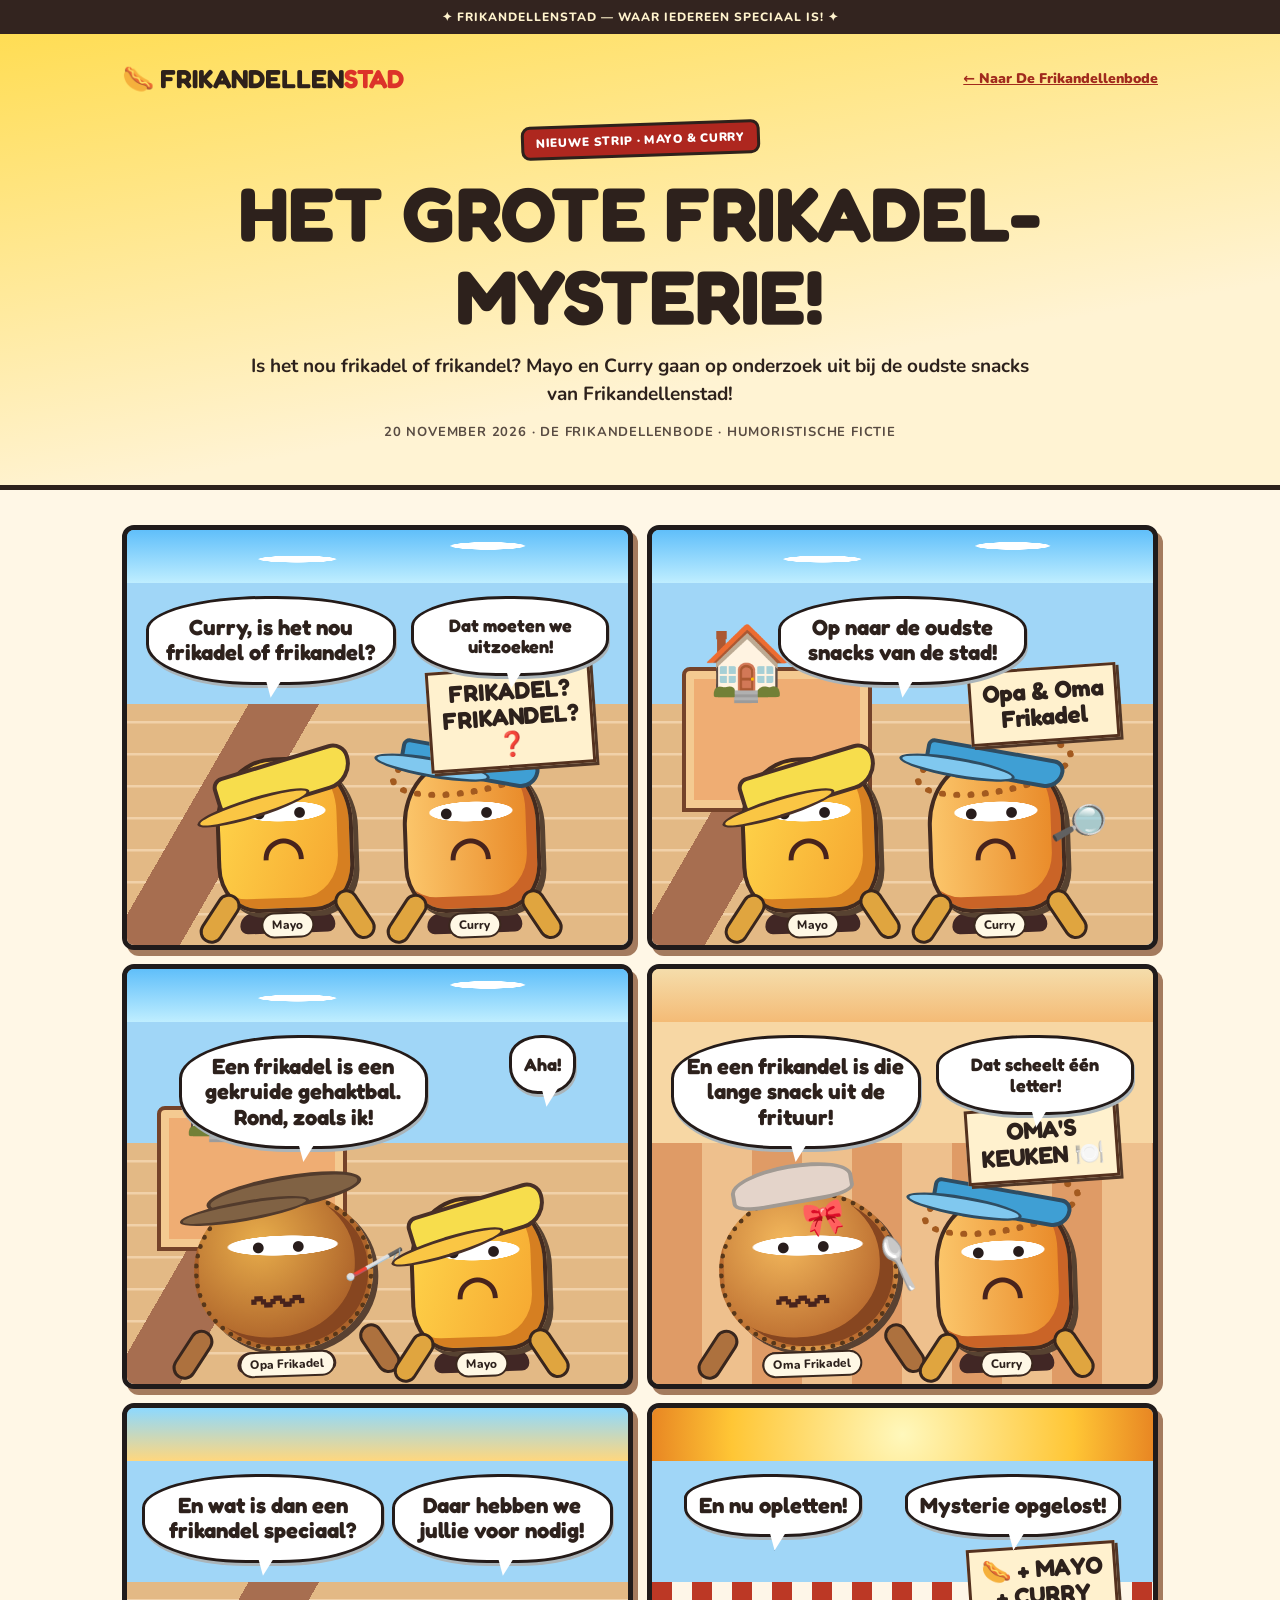
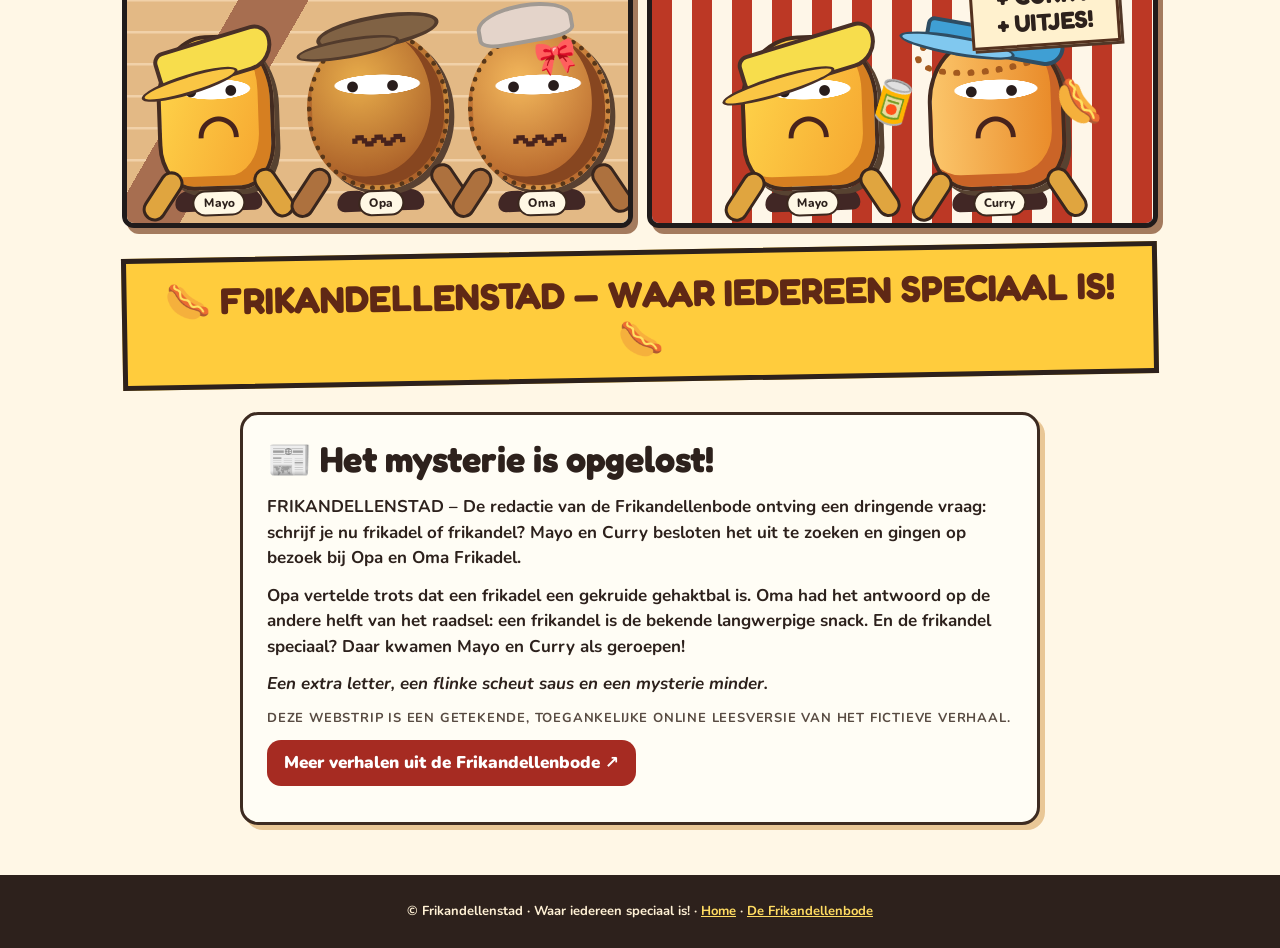
==== frikadel-mysterie.html @ 944274e4 "Voeg webstrip Het grote Frikadel-mysterie toe" ====
<!doctype html>
<html lang="nl">
<head>
<meta charset="utf-8">
<meta name="viewport" content="width=device-width,initial-scale=1">
<title>Het grote Frikadel-mysterie! | De Frikandellenbode</title>
<meta name="description" content="Mayo en Curry onderzoeken het verschil tussen frikadel en frikandel. Lees hun komische avontuur bij Opa en Oma Frikadel in De Frikandellenbode.">
<link rel="canonical" href="https://frikandellenstad.nl/frikadel-mysterie.html">
<link rel="icon" href="favicon.svg" type="image/svg+xml">
<link href="https://fonts.googleapis.com/css2?family=Fredoka:wght@500;600;700&family=Nunito:wght@500;700;800;900&display=swap" rel="stylesheet">
<meta property="og:type" content="article">
<meta property="og:title" content="Het grote Frikadel-mysterie! | De Frikandellenbode">
<meta property="og:description" content="Frikadel of frikandel? Mayo en Curry gaan op onderzoek bij Opa en Oma Frikadel!">
<meta property="og:url" content="https://frikandellenstad.nl/frikadel-mysterie.html">
<style>
:root{--ink:#2d211c;--cream:#fff4dc;--red:#c72720;--gold:#ffcc3d;--orange:#f28d2f}
*{box-sizing:border-box}html{scroll-behavior:smooth}body{margin:0;background:#fff7e6;color:var(--ink);font:700 17px/1.5 'Nunito',system-ui,sans-serif}
a{color:#a12a1d}a:focus-visible{outline:4px solid #0047b3;outline-offset:3px}h1,h2{font-family:'Fredoka',sans-serif;line-height:1.09}h1{font-size:clamp(39px,7vw,76px);margin:15px auto 14px;max-width:950px;text-transform:uppercase}h2{font-size:clamp(26px,4vw,36px)}.shell{max-width:1080px;margin:auto;padding:0 22px}
.bar{background:#33241f;color:#fff3cd;text-align:center;padding:9px;font:800 12px 'Nunito',sans-serif;letter-spacing:1px}
.topnav{display:flex;align-items:center;justify-content:space-between;gap:14px;flex-wrap:wrap;padding:25px 0}.brand{font-family:'Fredoka',sans-serif;text-decoration:none;font-size:26px;font-weight:700;color:#2e211b}.brand span{color:#dc3329}.back{font-size:14px;font-weight:900}
header{background:linear-gradient(170deg,#ffdd54,#fff3d3 70%);border-bottom:5px solid var(--ink);padding-bottom:30px}
.tag{display:inline-block;background:#ae271f;color:white;transform:rotate(-2deg);border:3px solid #2e211b;border-radius:9px;padding:5px 12px;font-size:12px;font-weight:900;letter-spacing:.65px}
.intro{max-width:800px;margin:14px auto;text-align:center;font-size:19px}.head{text-align:center}
.meta{font-size:13px;text-transform:uppercase;letter-spacing:.8px;color:#584b42;margin-top:14px}
.comic{margin:35px auto 18px;display:grid;grid-template-columns:repeat(2,minmax(0,1fr));gap:14px}
.panel{position:relative;overflow:hidden;min-height:425px;border:5px solid #201b1b;border-radius:12px;background:#a0d6f7;box-shadow:5px 6px 0 #a47b5e;display:flex;flex-direction:column;isolation:isolate}
.panel .sky{height:46%;background:radial-gradient(ellipse at 72% 30%,white 0 7%,transparent 7.5%),radial-gradient(ellipse at 34% 55%,white 0 8%,transparent 8.5%),linear-gradient(180deg,#60bffa,#bfeeff)}
.panel .street{position:absolute;inset:42% 0 0;background:linear-gradient(120deg,transparent 0 19%,#a76e50 19% 30%,transparent 30%),repeating-linear-gradient(0deg,#e3b985 0 29px,#f1d1a9 30px 32px);z-index:-1}
.panel .house{position:absolute;top:33%;left:6%;width:38%;height:35%;background:#efad73;border:4px solid #75432a;border-radius:8px 8px 0 0;box-shadow:inset 0 0 0 8px #f4ca91}.panel .house:before{content:'🏠';font-size:72px;position:absolute;top:-62px;left:16px}.panel .sign{position:absolute;top:33%;right:7%;padding:8px 11px;background:#fff1ce;border:3px solid #54311e;box-shadow:3px 3px #513727;transform:rotate(-4deg);font-family:'Fredoka';font-size:clamp(16px,2.3vw,24px);line-height:1.1;text-align:center;z-index:2}
.balloon-area{position:relative;z-index:5;padding:13px 15px;min-height:150px;display:flex;gap:8px;align-items:flex-start;justify-content:space-around}
.speech{max-width:53%;background:white;border:3px solid #241b19;border-radius:48% 48% 43% 43%/38% 38% 46% 46%;padding:16px 12px;font:700 clamp(14px,2vw,22px)/1.15 'Fredoka',sans-serif;text-align:center;box-shadow:1px 3px 0 #aab4b9;position:relative}
.speech:after{content:'';position:absolute;bottom:-16px;left:48%;width:16px;height:18px;background:white;clip-path:polygon(0 0,100% 0,30% 100%);filter:drop-shadow(1px 2px #201b1b)}
.speech.small{max-width:42%;font-size:clamp(13px,1.6vw,18px)}
.cast{position:relative;flex:1;display:flex;align-items:flex-end;justify-content:center;gap:12px;padding:0 14px 12px;min-height:212px}
.actor{position:relative;display:flex;flex-direction:column;align-items:center;justify-content:flex-end;width:40%;max-width:175px;height:208px;transform:rotate(-2deg)}
.actor .name{position:absolute;bottom:-5px;z-index:3;background:#fff8e5;border:2px solid #3b281e;border-radius:30px;padding:3px 9px;font:800 12px 'Nunito';white-space:nowrap}
.actor .body{position:relative;width:78%;height:155px;border:4px solid #432b20;border-radius:43% 43% 30% 30%;background:linear-gradient(110deg,#ffd64b,#f5a32e);box-shadow:inset -12px -10px 0 #d67f21,5px 5px 0 #574231}
.actor .body:before{content:'●   ●';position:absolute;top:38px;left:9%;width:82%;text-align:center;font:bold 25px/1 Arial;color:#281d1c;letter-spacing:9px;background:radial-gradient(ellipse,#fff 55%,transparent 57%);border-radius:45%}
.actor .body:after{content:'◡';position:absolute;top:78px;left:30%;font:bold 50px/1 Arial;color:#48231c;transform:rotate(180deg)}
.actor .hat{position:absolute;top:34px;left:10%;width:80%;height:44px;border:4px solid #493027;border-radius:12px 18px 30px 18px;background:#f7dd4c;z-index:2;transform:rotate(-15deg)}
.actor .hat:after{content:'';position:absolute;left:-22%;bottom:-9px;background:#fac644;border:3px solid #493027;border-radius:55%;height:14px;width:84%}
.actor .limb{position:absolute;top:128px;left:-12%;height:55px;width:24px;border-radius:25px;background:#e0a53f;border:3px solid #39261d;transform:rotate(35deg)}.actor .limb.right{left:auto;right:-12%;transform:rotate(-32deg)}
.actor .legs{display:flex;justify-content:space-evenly;width:86%}.actor .legs i{height:21px;width:33px;background:#412725;border-radius:16px 16px 9px 9px;display:block}
.actor.curry .body{background:linear-gradient(90deg,#fbc56a,#e88725);box-shadow:inset -10px -12px 0 #ca6427,5px 5px 0 #574231}
.actor.curry .hat{background:#3f9fd4;border-color:#2e4d63;top:24px;height:30px;transform:rotate(12deg)}
.actor.curry .hat:after{background:#80c8ef;border-color:#2e4d63}
.actor.curry .hair{position:absolute;top:15px;width:92%;height:55px;z-index:2;border:7px dotted #a35a1f;border-radius:50%;transform:rotate(-8deg)}
.actor.old{max-width:198px}.actor.old .body{height:160px;width:95%;border-radius:49%;background:radial-gradient(circle at 36% 30%,#e8ad4b,#ad632a 70%);box-shadow:inset -13px -9px #874620,5px 5px #594131;border:5px dotted #583719}
.actor.old .body:before{top:37px}.actor.old .body:after{content:'〰';top:84px;font-size:51px;transform:none}
.actor.old .hat{top:12px;width:83%;height:33px;background:#806244;border-color:#523b2c;border-radius:50%;transform:rotate(-8deg)}
.actor.old .hat:after{background:#806244;border-color:#523b2c}.actor.old .limb{background:#ad713e}
.actor.oma .body{background:radial-gradient(circle at 36% 30%,#f3b85c,#bb6d30 70%)}.actor.oma .hat{width:65%;height:40px;top:0;background:#e4d4ca;border-radius:50% 50% 25% 25%;border:4px solid #a19a93}.actor.oma .hat:after{content:'🎀';font-size:34px;border:0;background:none;left:54%;bottom:-12px}
.actor .prop{position:absolute;z-index:4;top:72px;right:-22px;font-size:42px;transform:rotate(18deg)}
.panel.p4{background:#f7d7a4}.panel.p4 .sky{background:linear-gradient(#f5ddab,#f4bb76)}.panel.p4 .street{background:repeating-linear-gradient(90deg,#df9b66 0 50px,#eec08d 50px 100px)}
.panel.p5 .sky{background:linear-gradient(#8dd9ff,#ffd77e)}.panel.p6 .sky{background:radial-gradient(circle at 50% 50%,#fff8bc,#ffc635 68%,#e88623)}
.panel.p6 .street{background:repeating-linear-gradient(90deg,#bc3825 0 20px,#fef6e8 20px 40px)}
.ending{font:700 clamp(20px,4vw,37px) 'Fredoka',sans-serif;text-align:center;color:#5f2815;background:var(--gold);border:5px solid #2d211c;padding:16px 12px;margin:22px auto 15px;transform:rotate(-1deg)}
.article-copy{max-width:800px;margin:30px auto 50px;background:#fffdf5;border:3px solid #3d2b21;border-radius:18px;padding:24px;box-shadow:5px 5px 0 #e9c796}
.article-copy h2{margin:0 0 16px}.article-copy p{margin:12px 0}.cta{display:inline-block;background:#a62b22;color:white;padding:10px 17px;border-radius:14px;text-decoration:none;font-weight:900}
footer{padding:27px 0;background:#2d211c;color:#fff1d5;font-size:13px;text-align:center}footer a{color:#ffdc62}
@media(max-width:700px){.comic{grid-template-columns:1fr;gap:20px}.panel{min-height:390px}.speech{font-size:19px}.speech.small{font-size:15px}.topnav{justify-content:center}.cast{gap:28px}.panel .sign{font-size:18px}}
@media(min-width:701px) and (max-width:970px){.actor{height:185px}.actor .body{height:135px}.actor.old .body{height:140px}.speech{padding:12px 9px}.panel{min-height:395px}}
@media(prefers-reduced-motion:no-preference){.panel:hover{transform:translateY(-2px)}}
</style>
</head>
<body>
<div class="bar">✦ FRIKANDELLENSTAD — WAAR IEDEREEN SPECIAAL IS! ✦</div>
<header><div class="shell">
<nav class="topnav"><a class="brand" href="/">🌭 FRIKANDELLEN<span>STAD</span></a><a class="back" href="stadskrant.html">← Naar De Frikandellenbode</a></nav>
<div class="head"><span class="tag">NIEUWE STRIP · MAYO &amp; CURRY</span><h1>Het grote Frikadel-mysterie!</h1><p class="intro">Is het nou <strong>frikadel</strong> of <strong>frikandel</strong>? Mayo en Curry gaan op onderzoek uit bij de oudste snacks van Frikandellenstad!</p><p class="meta">20 november 2026 · De Frikandellenbode · Humoristische fictie</p></div>
</div></header>
<main class="shell">
<section class="comic" aria-label="Stripverhaal in zes plaatjes">
<article class="panel p1" aria-label="Plaatje 1: de grote vraag"><div class="sky"></div><div class="street"></div><div class="sign">FRIKADEL?<br>FRIKANDEL?<br>❓</div><div class="balloon-area"><div class="speech">Curry, is het nou frikadel of frikandel?</div><div class="speech small">Dat moeten we uitzoeken!</div></div><div class="cast"><div class="actor mayo"><div class="hat"></div><div class="body"><span class="limb"></span><span class="limb right"></span></div><div class="legs"><i></i><i></i></div><span class="name">Mayo</span></div><div class="actor curry"><div class="hair"></div><div class="hat"></div><div class="body"><span class="limb"></span><span class="limb right"></span></div><div class="legs"><i></i><i></i></div><span class="name">Curry</span></div></div></article>
<article class="panel p2" aria-label="Plaatje 2: op naar opa en oma"><div class="sky"></div><div class="street"></div><div class="house"></div><div class="sign">Opa &amp; Oma<br>Frikadel</div><div class="balloon-area"><div class="speech">Op naar de oudste snacks van de stad!</div></div><div class="cast"><div class="actor mayo"><div class="hat"></div><div class="body"><span class="limb"></span><span class="limb right"></span></div><div class="legs"><i></i><i></i></div><span class="name">Mayo</span></div><div class="actor curry"><div class="hair"></div><div class="hat"></div><div class="body"><span class="limb"></span><span class="limb right"></span></div><div class="legs"><i></i><i></i></div><span class="name">Curry</span><span class="prop">🔎</span></div></div></article>
<article class="panel p3" aria-label="Plaatje 3: opa legt de frikadel uit"><div class="sky"></div><div class="street"></div><div class="house"></div><div class="balloon-area"><div class="speech">Een frikadel is een gekruide gehaktbal. Rond, zoals ik!</div><div class="speech small">Aha!</div></div><div class="cast"><div class="actor old opa"><div class="hat"></div><div class="body"><span class="limb"></span><span class="limb right"></span></div><div class="legs"><i></i><i></i></div><span class="name">Opa Frikadel</span><span class="prop">🦯</span></div><div class="actor mayo"><div class="hat"></div><div class="body"><span class="limb"></span><span class="limb right"></span></div><div class="legs"><i></i><i></i></div><span class="name">Mayo</span></div></div></article>
<article class="panel p4" aria-label="Plaatje 4: oma legt de frikandel uit"><div class="sky"></div><div class="street"></div><div class="sign">OMA'S<br>KEUKEN 🍽️</div><div class="balloon-area"><div class="speech">En een frikandel is die lange snack uit de frituur!</div><div class="speech small">Dat scheelt één letter!</div></div><div class="cast"><div class="actor old oma"><div class="hat"></div><div class="body"><span class="limb"></span><span class="limb right"></span></div><div class="legs"><i></i><i></i></div><span class="name">Oma Frikadel</span><span class="prop">🥄</span></div><div class="actor curry"><div class="hair"></div><div class="hat"></div><div class="body"><span class="limb"></span><span class="limb right"></span></div><div class="legs"><i></i><i></i></div><span class="name">Curry</span></div></div></article>
<article class="panel p5" aria-label="Plaatje 5: de speciale vraag"><div class="sky"></div><div class="street"></div><div class="balloon-area"><div class="speech">En wat is dan een frikandel speciaal?</div><div class="speech">Daar hebben we jullie voor nodig!</div></div><div class="cast"><div class="actor mayo"><div class="hat"></div><div class="body"><span class="limb"></span><span class="limb right"></span></div><div class="legs"><i></i><i></i></div><span class="name">Mayo</span></div><div class="actor old opa"><div class="hat"></div><div class="body"><span class="limb"></span><span class="limb right"></span></div><div class="legs"><i></i><i></i></div><span class="name">Opa</span></div><div class="actor old oma"><div class="hat"></div><div class="body"><span class="limb"></span><span class="limb right"></span></div><div class="legs"><i></i><i></i></div><span class="name">Oma</span></div></div></article>
<article class="panel p6" aria-label="Plaatje 6: de ontknoping"><div class="sky"></div><div class="street"></div><div class="sign">🌭 + MAYO<br>+ CURRY<br>+ UITJES!</div><div class="balloon-area"><div class="speech">En nu opletten!</div><div class="speech">Mysterie opgelost!</div></div><div class="cast"><div class="actor mayo"><div class="hat"></div><div class="body"><span class="limb"></span><span class="limb right"></span></div><div class="legs"><i></i><i></i></div><span class="name">Mayo</span><span class="prop">🥫</span></div><div class="actor curry"><div class="hair"></div><div class="hat"></div><div class="body"><span class="limb"></span><span class="limb right"></span></div><div class="legs"><i></i><i></i></div><span class="name">Curry</span><span class="prop">🌭</span></div></div></article>
</section>
<p class="ending">🌭 FRIKANDELLENSTAD — WAAR IEDEREEN SPECIAAL IS! 🌭</p>
<section class="article-copy"><h2>📰 Het mysterie is opgelost!</h2><p><strong>FRIKANDELLENSTAD –</strong> De redactie van de Frikandellenbode ontving een dringende vraag: schrijf je nu frikadel of frikandel? Mayo en Curry besloten het uit te zoeken en gingen op bezoek bij Opa en Oma Frikadel.</p><p>Opa vertelde trots dat een <strong>frikadel</strong> een gekruide gehaktbal is. Oma had het antwoord op de andere helft van het raadsel: een <strong>frikandel</strong> is de bekende langwerpige snack. En de frikandel speciaal? Daar kwamen Mayo en Curry als geroepen!</p><p><em>Een extra letter, een flinke scheut saus en een mysterie minder.</em></p><p class="meta">Deze webstrip is een getekende, toegankelijke online leesversie van het fictieve verhaal.</p><p><a class="cta" href="stadskrant.html">Meer verhalen uit de Frikandellenbode ↗</a></p></section>
</main>
<footer>© Frikandellenstad · Waar iedereen speciaal is! · <a href="/">Home</a> · <a href="stadskrant.html">De Frikandellenbode</a></footer>
</body></html>
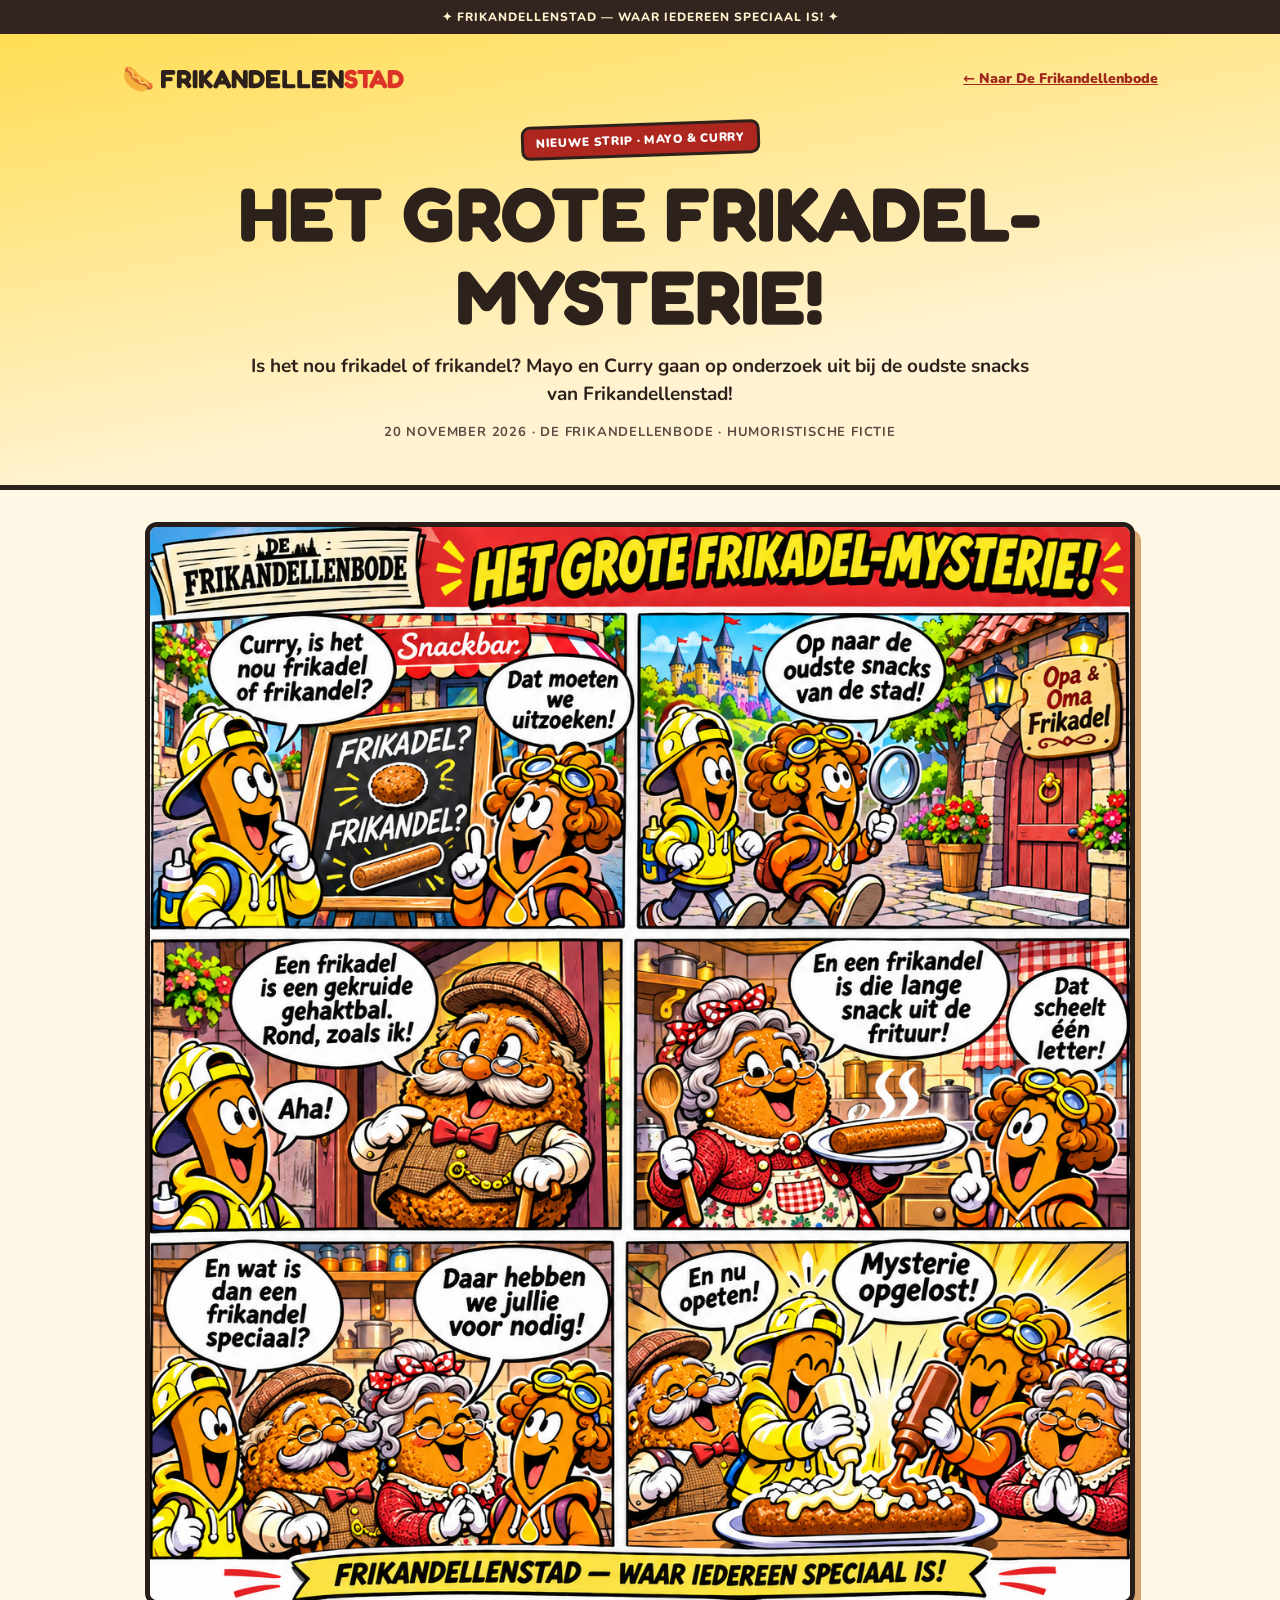
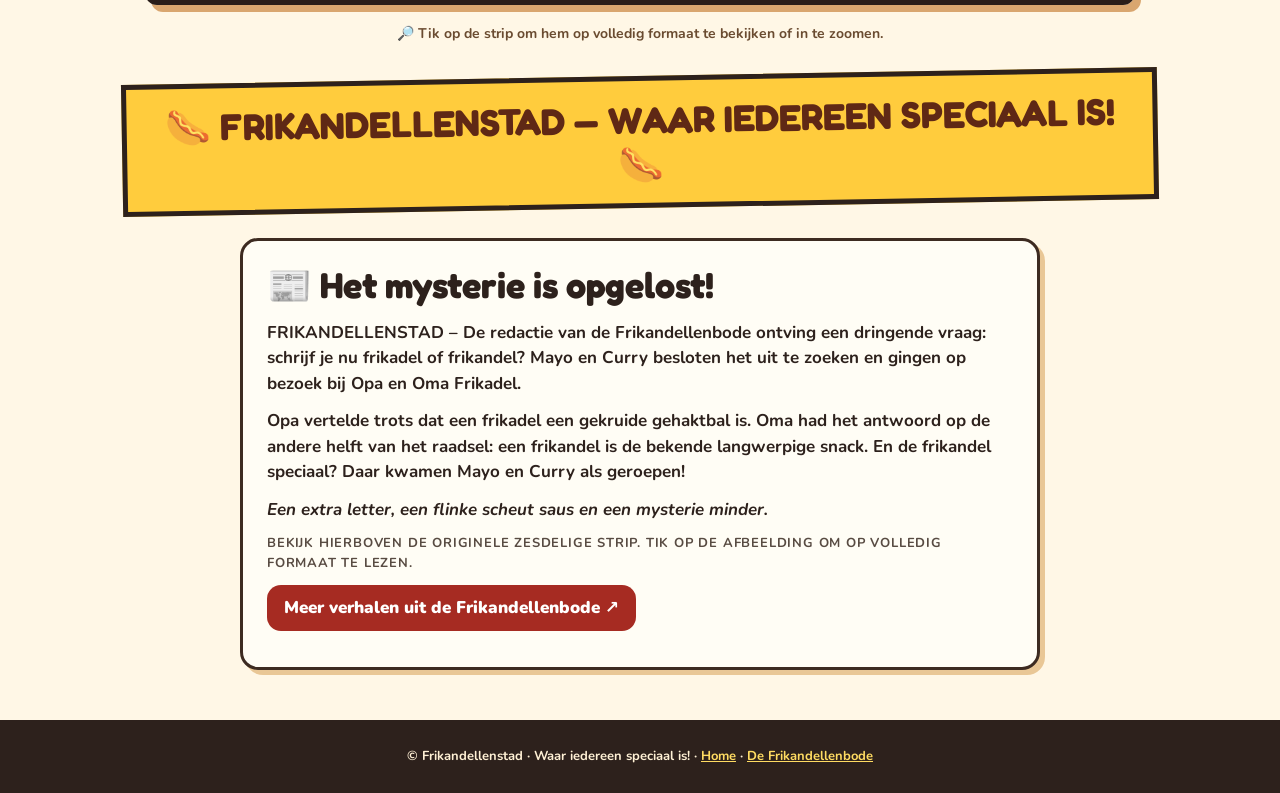
==== commit 97a78fad: "Publiceer originele volledige Frikadel-mysterie strip" ====
--- a/frikadel-mysterie.html
+++ b/frikadel-mysterie.html
@@ -61,6 +61,7 @@
 @media(max-width:700px){.comic{grid-template-columns:1fr;gap:20px}.panel{min-height:390px}.speech{font-size:19px}.speech.small{font-size:15px}.topnav{justify-content:center}.cast{gap:28px}.panel .sign{font-size:18px}}
 @media(min-width:701px) and (max-width:970px){.actor{height:185px}.actor .body{height:135px}.actor.old .body{height:140px}.speech{padding:12px 9px}.panel{min-height:395px}}
 @media(prefers-reduced-motion:no-preference){.panel:hover{transform:translateY(-2px)}}
+.strip-figure{max-width:990px;margin:32px auto;text-align:center}.strip-figure a{display:block;line-height:0}.strip-figure img{display:block;width:100%;height:auto;border:5px solid #291d19;border-radius:12px;box-shadow:6px 7px 0 #d9a66f}.strip-figure figcaption{font-size:14px;color:#6a4b30;margin:18px 5px 0;line-height:1.5}
 </style>
 </head>
 <body>
@@ -70,16 +71,14 @@
 <div class="head"><span class="tag">NIEUWE STRIP · MAYO &amp; CURRY</span><h1>Het grote Frikadel-mysterie!</h1><p class="intro">Is het nou <strong>frikadel</strong> of <strong>frikandel</strong>? Mayo en Curry gaan op onderzoek uit bij de oudste snacks van Frikandellenstad!</p><p class="meta">20 november 2026 · De Frikandellenbode · Humoristische fictie</p></div>
 </div></header>
 <main class="shell">
-<section class="comic" aria-label="Stripverhaal in zes plaatjes">
-<article class="panel p1" aria-label="Plaatje 1: de grote vraag"><div class="sky"></div><div class="street"></div><div class="sign">FRIKADEL?<br>FRIKANDEL?<br>❓</div><div class="balloon-area"><div class="speech">Curry, is het nou frikadel of frikandel?</div><div class="speech small">Dat moeten we uitzoeken!</div></div><div class="cast"><div class="actor mayo"><div class="hat"></div><div class="body"><span class="limb"></span><span class="limb right"></span></div><div class="legs"><i></i><i></i></div><span class="name">Mayo</span></div><div class="actor curry"><div class="hair"></div><div class="hat"></div><div class="body"><span class="limb"></span><span class="limb right"></span></div><div class="legs"><i></i><i></i></div><span class="name">Curry</span></div></div></article>
-<article class="panel p2" aria-label="Plaatje 2: op naar opa en oma"><div class="sky"></div><div class="street"></div><div class="house"></div><div class="sign">Opa &amp; Oma<br>Frikadel</div><div class="balloon-area"><div class="speech">Op naar de oudste snacks van de stad!</div></div><div class="cast"><div class="actor mayo"><div class="hat"></div><div class="body"><span class="limb"></span><span class="limb right"></span></div><div class="legs"><i></i><i></i></div><span class="name">Mayo</span></div><div class="actor curry"><div class="hair"></div><div class="hat"></div><div class="body"><span class="limb"></span><span class="limb right"></span></div><div class="legs"><i></i><i></i></div><span class="name">Curry</span><span class="prop">🔎</span></div></div></article>
-<article class="panel p3" aria-label="Plaatje 3: opa legt de frikadel uit"><div class="sky"></div><div class="street"></div><div class="house"></div><div class="balloon-area"><div class="speech">Een frikadel is een gekruide gehaktbal. Rond, zoals ik!</div><div class="speech small">Aha!</div></div><div class="cast"><div class="actor old opa"><div class="hat"></div><div class="body"><span class="limb"></span><span class="limb right"></span></div><div class="legs"><i></i><i></i></div><span class="name">Opa Frikadel</span><span class="prop">🦯</span></div><div class="actor mayo"><div class="hat"></div><div class="body"><span class="limb"></span><span class="limb right"></span></div><div class="legs"><i></i><i></i></div><span class="name">Mayo</span></div></div></article>
-<article class="panel p4" aria-label="Plaatje 4: oma legt de frikandel uit"><div class="sky"></div><div class="street"></div><div class="sign">OMA'S<br>KEUKEN 🍽️</div><div class="balloon-area"><div class="speech">En een frikandel is die lange snack uit de frituur!</div><div class="speech small">Dat scheelt één letter!</div></div><div class="cast"><div class="actor old oma"><div class="hat"></div><div class="body"><span class="limb"></span><span class="limb right"></span></div><div class="legs"><i></i><i></i></div><span class="name">Oma Frikadel</span><span class="prop">🥄</span></div><div class="actor curry"><div class="hair"></div><div class="hat"></div><div class="body"><span class="limb"></span><span class="limb right"></span></div><div class="legs"><i></i><i></i></div><span class="name">Curry</span></div></div></article>
-<article class="panel p5" aria-label="Plaatje 5: de speciale vraag"><div class="sky"></div><div class="street"></div><div class="balloon-area"><div class="speech">En wat is dan een frikandel speciaal?</div><div class="speech">Daar hebben we jullie voor nodig!</div></div><div class="cast"><div class="actor mayo"><div class="hat"></div><div class="body"><span class="limb"></span><span class="limb right"></span></div><div class="legs"><i></i><i></i></div><span class="name">Mayo</span></div><div class="actor old opa"><div class="hat"></div><div class="body"><span class="limb"></span><span class="limb right"></span></div><div class="legs"><i></i><i></i></div><span class="name">Opa</span></div><div class="actor old oma"><div class="hat"></div><div class="body"><span class="limb"></span><span class="limb right"></span></div><div class="legs"><i></i><i></i></div><span class="name">Oma</span></div></div></article>
-<article class="panel p6" aria-label="Plaatje 6: de ontknoping"><div class="sky"></div><div class="street"></div><div class="sign">🌭 + MAYO<br>+ CURRY<br>+ UITJES!</div><div class="balloon-area"><div class="speech">En nu opletten!</div><div class="speech">Mysterie opgelost!</div></div><div class="cast"><div class="actor mayo"><div class="hat"></div><div class="body"><span class="limb"></span><span class="limb right"></span></div><div class="legs"><i></i><i></i></div><span class="name">Mayo</span><span class="prop">🥫</span></div><div class="actor curry"><div class="hair"></div><div class="hat"></div><div class="body"><span class="limb"></span><span class="limb right"></span></div><div class="legs"><i></i><i></i></div><span class="name">Curry</span><span class="prop">🌭</span></div></div></article>
-</section>
+<figure class="strip-figure">
+  <a href="het-grote-frikadel-mysterie.png" target="_blank" rel="noopener" title="Open de volledige stripafbeelding om in te zoomen">
+  <img src="het-grote-frikadel-mysterie.png" width="1199" height="1312" alt="Het grote Frikadel-mysterie: de volledige zesdelige strip waarin Mayo en Curry bij Opa en Oma Frikadel ontdekken wat het verschil is tussen frikadel en frikandel" loading="eager">
+  </a>
+  <figcaption>🔎 Tik op de strip om hem op volledig formaat te bekijken of in te zoomen.</figcaption>
+</figure>
 <p class="ending">🌭 FRIKANDELLENSTAD — WAAR IEDEREEN SPECIAAL IS! 🌭</p>
-<section class="article-copy"><h2>📰 Het mysterie is opgelost!</h2><p><strong>FRIKANDELLENSTAD –</strong> De redactie van de Frikandellenbode ontving een dringende vraag: schrijf je nu frikadel of frikandel? Mayo en Curry besloten het uit te zoeken en gingen op bezoek bij Opa en Oma Frikadel.</p><p>Opa vertelde trots dat een <strong>frikadel</strong> een gekruide gehaktbal is. Oma had het antwoord op de andere helft van het raadsel: een <strong>frikandel</strong> is de bekende langwerpige snack. En de frikandel speciaal? Daar kwamen Mayo en Curry als geroepen!</p><p><em>Een extra letter, een flinke scheut saus en een mysterie minder.</em></p><p class="meta">Deze webstrip is een getekende, toegankelijke online leesversie van het fictieve verhaal.</p><p><a class="cta" href="stadskrant.html">Meer verhalen uit de Frikandellenbode ↗</a></p></section>
+<section class="article-copy"><h2>📰 Het mysterie is opgelost!</h2><p><strong>FRIKANDELLENSTAD –</strong> De redactie van de Frikandellenbode ontving een dringende vraag: schrijf je nu frikadel of frikandel? Mayo en Curry besloten het uit te zoeken en gingen op bezoek bij Opa en Oma Frikadel.</p><p>Opa vertelde trots dat een <strong>frikadel</strong> een gekruide gehaktbal is. Oma had het antwoord op de andere helft van het raadsel: een <strong>frikandel</strong> is de bekende langwerpige snack. En de frikandel speciaal? Daar kwamen Mayo en Curry als geroepen!</p><p><em>Een extra letter, een flinke scheut saus en een mysterie minder.</em></p><p class="meta">Bekijk hierboven de originele zesdelige strip. Tik op de afbeelding om op volledig formaat te lezen.</p><p><a class="cta" href="stadskrant.html">Meer verhalen uit de Frikandellenbode ↗</a></p></section>
 </main>
 <footer>© Frikandellenstad · Waar iedereen speciaal is! · <a href="/">Home</a> · <a href="stadskrant.html">De Frikandellenbode</a></footer>
 </body></html>
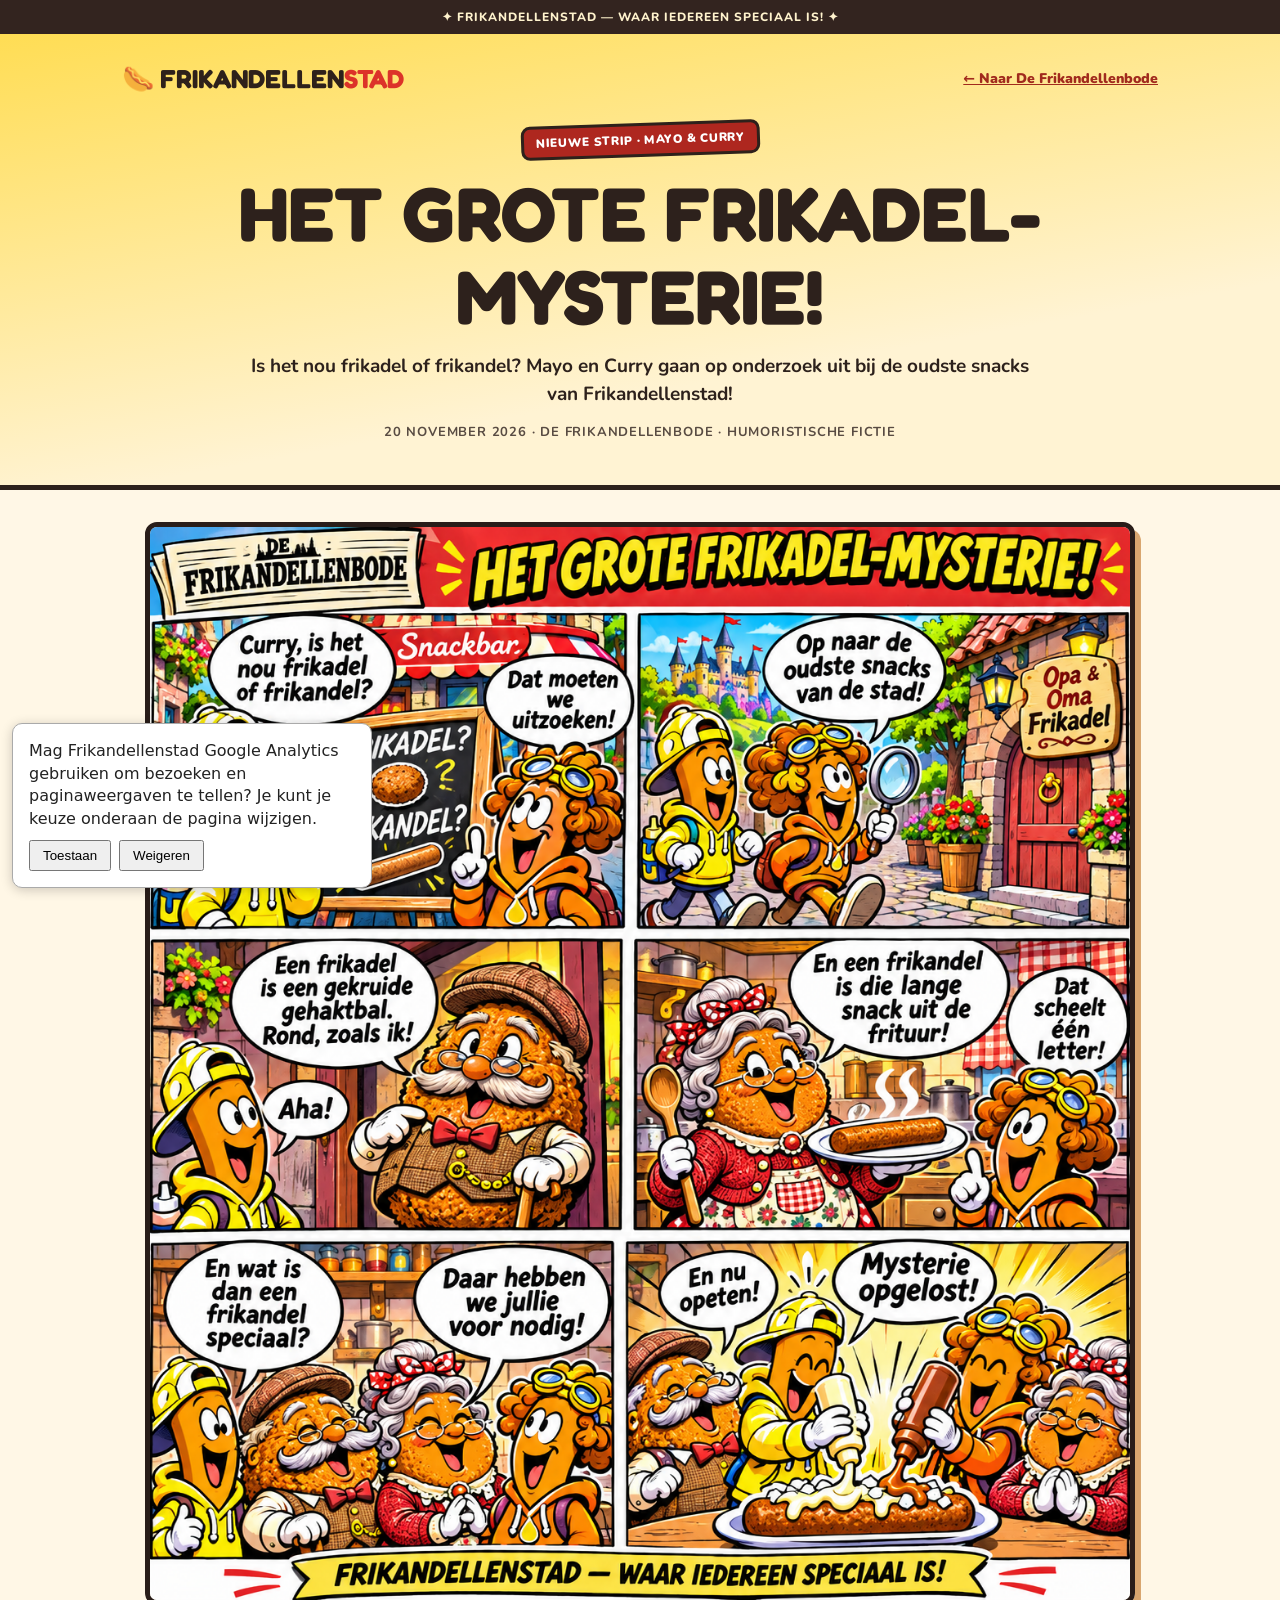
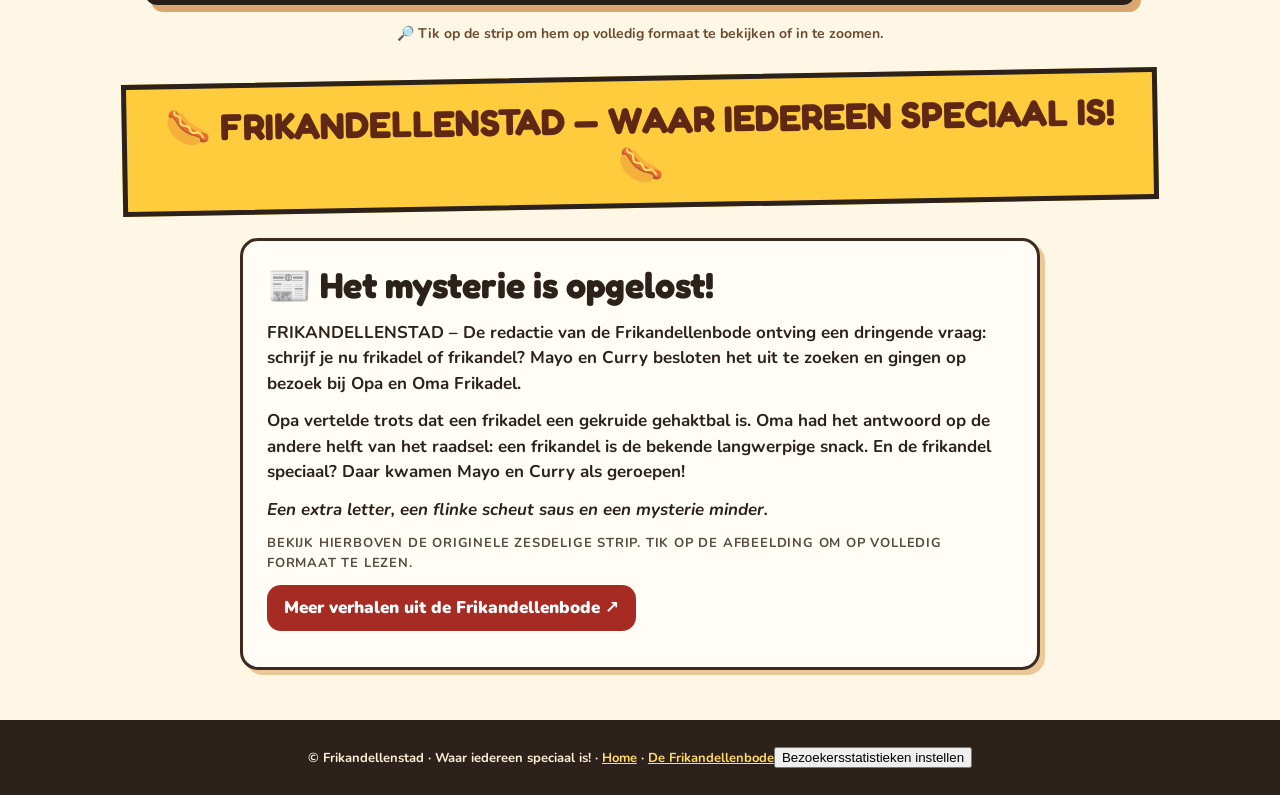
==== commit 908a6c4e: "Koppel bezoekersstatistieken aan frikadel-mysterie.html" ====
--- a/frikadel-mysterie.html
+++ b/frikadel-mysterie.html
@@ -63,6 +63,7 @@
 @media(prefers-reduced-motion:no-preference){.panel:hover{transform:translateY(-2px)}}
 .strip-figure{max-width:990px;margin:32px auto;text-align:center}.strip-figure a{display:block;line-height:0}.strip-figure img{display:block;width:100%;height:auto;border:5px solid #291d19;border-radius:12px;box-shadow:6px 7px 0 #d9a66f}.strip-figure figcaption{font-size:14px;color:#6a4b30;margin:18px 5px 0;line-height:1.5}
 </style>
+<script defer src="/bezoekersstatistieken.js"></script>
 </head>
 <body>
 <div class="bar">✦ FRIKANDELLENSTAD — WAAR IEDEREEN SPECIAAL IS! ✦</div>
